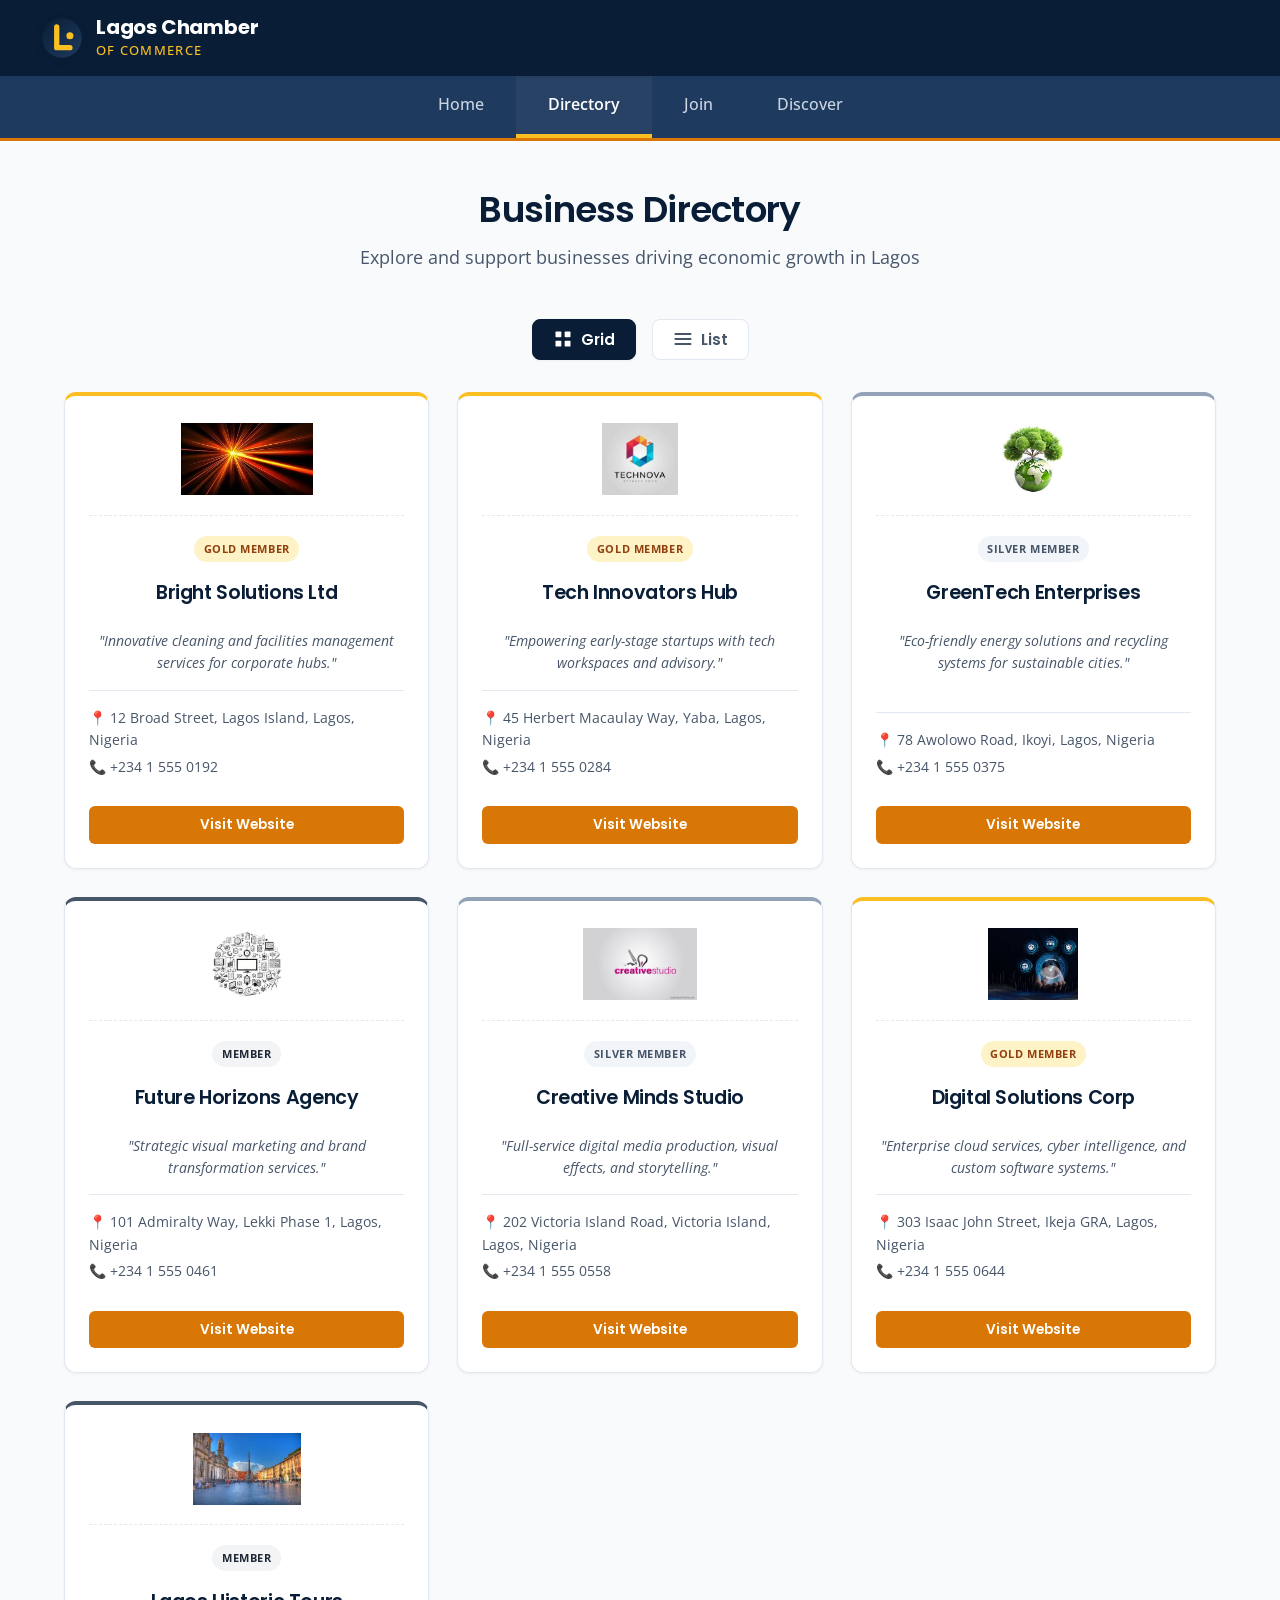
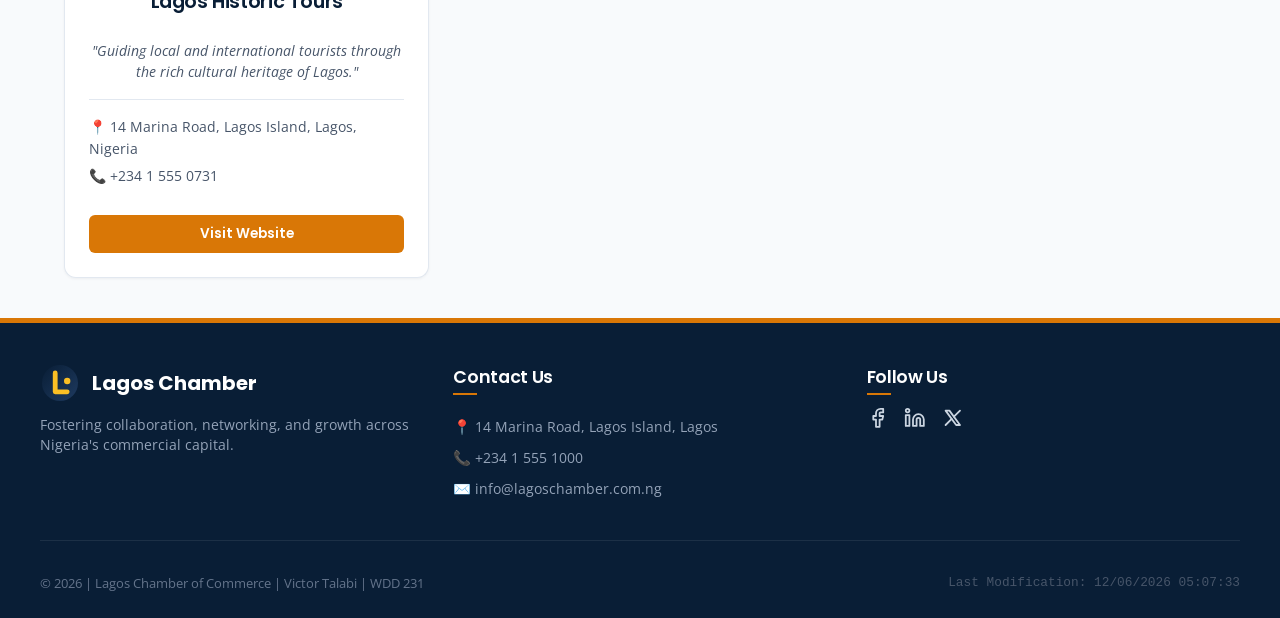
==== chamber/directory.html @ 91d257b1 "feat: implement Chamber Directory Page (W02 Assignment) with responsive grid/list toggling and membe" ====
<!DOCTYPE html>
<html lang="en">
<head>
  <meta charset="UTF-8">
  <meta name="viewport" content="width=device-width, initial-scale=1.0">
  <title>Lagos Chamber of Commerce - Business Directory</title>
  <meta name="description" content="Discover local businesses and services in Lagos, Nigeria. The official business directory of the Lagos Chamber of Commerce supports grid and list view layouts.">
  <meta name="author" content="Victor Talabi">

  <!-- Favicon -->
  <link rel="icon" href="images/favicon.svg" type="image/svg+xml">

  <!-- OpenGraph Facebook Meta Tags -->
  <meta property="og:title" content="Lagos Chamber of Commerce - Business Directory">
  <meta property="og:description" content="Connect with trusted local enterprises in Lagos. Switch layouts between a clean card grid and list views.">
  <meta property="og:image" content="https://bigvic-coder.github.io/wdd231/chamber/images/favicon.svg">
  <meta property="og:url" content="https://bigvic-coder.github.io/wdd231/chamber/directory.html">
  <meta property="og:type" content="website">

  <!-- Google Fonts - Poppins (Headings) & Open Sans (Body) -->
  <link rel="preconnect" href="https://fonts.googleapis.com">
  <link rel="preconnect" href="https://fonts.gstatic.com" crossorigin>
  <link href="https://fonts.googleapis.com/css2?family=Open+Sans:ital,wght@0,300..800;1,300..800&family=Poppins:wght@300;400;500;600;700;800&display=swap" rel="stylesheet">

  <!-- CSS Stylesheets -->
  <link rel="stylesheet" href="styles/normalize.css">
  <link rel="stylesheet" href="styles/small.css">
  <link rel="stylesheet" href="styles/larger.css">

  <!-- Scripts using defer -->
  <script src="scripts/navigation.js" defer></script>
  <script src="scripts/getdates.js" defer></script>
  <script src="scripts/directory.js" defer></script>
</head>
<body>
  <!-- Header with logo, title and navigation toggles -->
  <header>
    <div class="header-container">
      <div class="logo-area">
        <img src="images/favicon.svg" alt="Lagos Chamber of Commerce Emblem" width="55" height="55" class="logo-img">
        <div class="brand-text">
          <span class="site-title">Lagos Chamber</span>
          <span class="site-subtitle">of Commerce</span>
        </div>
      </div>
      <button id="menu-toggle" aria-label="Toggle navigation menu" aria-expanded="false">
        <span class="menu-bar bar-1"></span>
        <span class="menu-bar bar-2"></span>
        <span class="menu-bar bar-3"></span>
      </button>
    </div>
  </header>

  <!-- Navigation Menu -->
  <nav id="navbar">
    <ul class="nav-menu">
      <li><a href="index.html" class="nav-item" id="nav-home">Home</a></li>
      <li><a href="#" class="nav-item active" id="nav-directory">Directory</a></li>
      <li><a href="join.html" class="nav-item" id="nav-join">Join</a></li>
      <li><a href="discover.html" class="nav-item" id="nav-discover">Discover</a></li>
    </ul>
  </nav>

  <!-- Main Directory Container -->
  <main>
    <div class="directory-hero">
      <h1 class="main-title">Business Directory</h1>
      <p class="subtitle">Explore and support businesses driving economic growth in Lagos</p>
    </div>

    <!-- Layout Toggle Panel -->
    <div class="toggle-bar">
      <button id="grid-btn" class="toggle-btn active" aria-label="Switch to Grid View">
        <svg class="toggle-icon" viewBox="0 0 24 24" width="20" height="20" fill="currentColor">
          <rect x="3" y="3" width="7" height="7" rx="1"></rect>
          <rect x="14" y="3" width="7" height="7" rx="1"></rect>
          <rect x="3" y="14" width="7" height="7" rx="1"></rect>
          <rect x="14" y="14" width="7" height="7" rx="1"></rect>
        </svg>
        Grid
      </button>
      <button id="list-btn" class="toggle-btn" aria-label="Switch to List View">
        <svg class="toggle-icon" viewBox="0 0 24 24" width="20" height="20" fill="currentColor">
          <line x1="3" y1="6" x2="21" y2="6" stroke="currentColor" stroke-width="2.5" stroke-linecap="round"></line>
          <line x1="3" y1="12" x2="21" y2="12" stroke="currentColor" stroke-width="2.5" stroke-linecap="round"></line>
          <line x1="3" y1="18" x2="21" y2="18" stroke="currentColor" stroke-width="2.5" stroke-linecap="round"></line>
        </svg>
        List
      </button>
    </div>

    <!-- Dynamic Members Container (starts in grid state) -->
    <div id="members-container" class="grid-view">
      <!-- Cards/Lists populated dynamically via directory.js -->
    </div>
  </main>

  <!-- Footer Section -->
  <footer>
    <div class="footer-container">
      <div class="footer-grid">
        <!-- Brand Info -->
        <div class="footer-col brand-col">
          <div class="footer-logo">
            <img src="images/favicon.svg" alt="Lagos Chamber Logo" width="40" height="40">
            <span>Lagos Chamber</span>
          </div>
          <p class="tagline">Fostering collaboration, networking, and growth across Nigeria's commercial capital.</p>
        </div>

        <!-- Contact details -->
        <div class="footer-col contact-col">
          <h3>Contact Us</h3>
          <p>📍 14 Marina Road, Lagos Island, Lagos</p>
          <p>📞 +234 1 555 1000</p>
          <p>✉️ info@lagoschamber.com.ng</p>
        </div>

        <!-- Social Media links -->
        <div class="footer-col social-col">
          <h3>Follow Us</h3>
          <div class="social-links">
            <a href="https://facebook.com" target="_blank" rel="noopener" aria-label="Facebook Page">
              <svg class="social-icon" xmlns="http://www.w3.org/2000/svg" viewBox="0 0 24 24" fill="none" stroke="currentColor" stroke-width="2" stroke-linecap="round" stroke-linejoin="round">
                <path d="M18 2h-3a5 5 0 0 0-5 5v3H7v4h3v8h4v-8h3l1-4h-4V7a1 1 0 0 1 1-1h3z"></path>
              </svg>
            </a>
            <a href="https://linkedin.com" target="_blank" rel="noopener" aria-label="LinkedIn Profile">
              <svg class="social-icon" xmlns="http://www.w3.org/2000/svg" viewBox="0 0 24 24" fill="none" stroke="currentColor" stroke-width="2" stroke-linecap="round" stroke-linejoin="round">
                <path d="M16 8a6 6 0 0 1 6 6v7h-4v-7a2 2 0 0 0-2-2 2 2 0 0 0-2 2v7h-4v-7a6 6 0 0 1 6-6z"></path>
                <rect x="2" y="9" width="4" height="12"></rect>
                <circle cx="4" cy="4" r="2"></circle>
              </svg>
            </a>
            <a href="https://x.com" target="_blank" rel="noopener" aria-label="Twitter/X Profile">
              <svg class="social-icon" xmlns="http://www.w3.org/2000/svg" viewBox="0 0 24 24" fill="none" stroke="currentColor" stroke-width="2" stroke-linecap="round" stroke-linejoin="round">
                <path d="M4 4l11.733 16h4.267l-11.733 -16z"></path>
                <path d="M4 20l6.768 -6.768m2.46 -2.46l6.772 -6.772"></path>
              </svg>
            </a>
          </div>
        </div>
      </div>

      <!-- Copyright Details & Developer Info -->
      <div class="footer-bottom">
        <p>&copy; <span id="current-year"></span> | Lagos Chamber of Commerce | Victor Talabi | WDD 231</p>
        <p id="lastModified" class="timestamp"></p>
      </div>
    </div>
  </footer>
</body>
</html>
---- chamber/styles/small.css ----
/* Lagos Chamber of Commerce - Small Screen (Mobile-First) CSS Stylesheet */

:root {
  /* Color Scheme variables */
  --primary-color: #091e36;       /* Deep Navy */
  --secondary-color: #1e3a5f;     /* Intermediate Navy */
  --accent-color: #d97706;        /* Golden Amber */
  --accent-hover: #b45309;
  --gold-color: #fbbf24;
  --silver-color: #94a3b8;
  --bronze-color: #b45309;

  /* Card Colors */
  --card-bg: #ffffff;
  --bg-color: #f8fafc;
  --text-dark: #0f172a;
  --text-light: #475569;
  --text-white: #ffffff;
  --border-color: #e2e8f0;

  /* Font settings */
  --font-family-headings: 'Poppins', sans-serif;
  --font-family-body: 'Open Sans', sans-serif;

  /* Layout tokens */
  --transition: all 0.3s cubic-bezier(0.4, 0, 0.2, 1);
  --shadow-sm: 0 1px 3px rgba(0, 0, 0, 0.05);
  --shadow-md: 0 4px 6px -1px rgba(0, 0, 0, 0.1), 0 2px 4px -1px rgba(0, 0, 0, 0.05);
  --border-radius: 12px;
}

/* Base resets & typography */
body {
  font-family: var(--font-family-body);
  background-color: var(--bg-color);
  color: var(--text-dark);
  margin: 0;
  line-height: 1.6;
}

h1, h2, h3, h4 {
  font-family: var(--font-family-headings);
  font-weight: 600;
  color: var(--primary-color);
  margin-top: 0;
  letter-spacing: -0.02em;
}

a {
  color: var(--accent-color);
  text-decoration: none;
  transition: var(--transition);
}

a:hover {
  color: var(--accent-hover);
}

img {
  max-width: 100%;
  height: auto;
  display: block;
}

/* Header & brand emblem styling */
header {
  background-color: var(--primary-color);
  color: var(--text-white);
  padding: 1rem 1.25rem;
  position: sticky;
  top: 0;
  z-index: 100;
  box-shadow: var(--shadow-sm);
}

.header-container {
  display: flex;
  justify-content: space-between;
  align-items: center;
  max-width: 75rem;
  margin: 0 auto;
}

.logo-area {
  display: flex;
  align-items: center;
  gap: 0.75rem;
}

.logo-img {
  width: 2.75rem;
  height: 2.75rem;
  filter: drop-shadow(0 2px 4px rgba(0,0,0,0.1));
}

.brand-text {
  display: flex;
  flex-direction: column;
}

.site-title {
  font-family: var(--font-family-headings);
  font-size: 1.25rem;
  font-weight: 700;
  line-height: 1.1;
  letter-spacing: -0.01em;
}

.site-subtitle {
  font-size: 0.8rem;
  color: var(--gold-color);
  font-weight: 500;
  text-transform: uppercase;
  letter-spacing: 0.1em;
  margin-top: 2px;
}

/* Hamburger mobile menu button toggle styling */
#menu-toggle {
  background: transparent;
  border: none;
  cursor: pointer;
  display: flex;
  flex-direction: column;
  justify-content: space-between;
  width: 1.5rem;
  height: 1.15rem;
  padding: 0;
  z-index: 101;
}

.menu-bar {
  display: block;
  width: 100%;
  height: 3px;
  background-color: var(--text-white);
  border-radius: 4px;
  transition: var(--transition);
  transform-origin: left center;
}

/* Rotate bars to X state when expanded */
#menu-toggle.open .bar-1 {
  transform: rotate(45deg);
  position: relative;
  top: -1px;
}

#menu-toggle.open .bar-2 {
  opacity: 0;
  width: 0;
}

#menu-toggle.open .bar-3 {
  transform: rotate(-45deg);
  position: relative;
  top: 1px;
}

/* Navigation Drawer menu styles */
nav {
  background-color: var(--secondary-color);
  max-height: 0;
  overflow: hidden;
  transition: max-height 0.4s ease-out;
  border-bottom: 3px solid var(--accent-color);
}

nav.open {
  max-height: 20rem; /* Give plenty of height for menu links */
}

.nav-menu {
  list-style: none;
  margin: 0;
  padding: 0.5rem 0;
  display: flex;
  flex-direction: column;
}

.nav-item {
  display: block;
  padding: 0.75rem 1.5rem;
  color: #cbd5e1;
  font-weight: 500;
  transition: var(--transition);
  border-left: 4px solid transparent;
}

.nav-item.active {
  background-color: rgba(255, 255, 255, 0.08);
  color: var(--text-white);
  border-left-color: var(--gold-color);
  font-weight: 600;
}

.nav-item:hover {
  background-color: rgba(255, 255, 255, 0.05);
  color: var(--text-white);
  padding-left: 1.75rem; /* Slide effect */
}

/* Main Layout elements styling */
main {
  max-width: 75rem;
  margin: 0 auto;
  padding: 1.5rem 1.25rem;
}

.directory-hero {
  text-align: center;
  margin-bottom: 2rem;
}

.main-title {
  font-size: 1.75rem;
  color: var(--primary-color);
  margin-bottom: 0.25rem;
}

.subtitle {
  color: var(--text-light);
  font-size: 0.95rem;
  margin: 0;
}

/* View layout toggler bar */
.toggle-bar {
  display: flex;
  justify-content: center;
  gap: 1rem;
  margin-bottom: 2rem;
}

.toggle-btn {
  display: flex;
  align-items: center;
  gap: 0.5rem;
  background-color: var(--card-bg);
  color: var(--text-light);
  border: 1px solid var(--border-color);
  padding: 0.6rem 1.25rem;
  border-radius: 8px;
  cursor: pointer;
  font-family: var(--font-family-headings);
  font-weight: 600;
  font-size: 0.95rem;
  transition: var(--transition);
}

.toggle-btn:hover {
  border-color: var(--primary-color);
  color: var(--primary-color);
  background-color: #f1f5f9;
}

.toggle-btn.active {
  background-color: var(--primary-color);
  color: var(--text-white);
  border-color: var(--primary-color);
  box-shadow: var(--shadow-sm);
}

.toggle-icon {
  flex-shrink: 0;
}

/* Dynamic cards container */
#members-container {
  transition: var(--transition);
}

/* --- GRID VIEW STYLING --- */
.grid-view {
  display: grid;
  grid-template-columns: 1fr;
  gap: 1.5rem;
}

.grid-view .member-card {
  background-color: var(--card-bg);
  border-radius: var(--border-radius);
  border: 1px solid var(--border-color);
  box-shadow: var(--shadow-sm);
  padding: 1.5rem;
  display: flex;
  flex-direction: column;
  align-items: center;
  text-align: center;
  transition: var(--transition);
}

.grid-view .member-card:hover {
  transform: translateY(-3px);
  box-shadow: var(--shadow-md);
}

.grid-view .member-logo-container {
  width: 100%;
  height: 6rem;
  display: flex;
  align-items: center;
  justify-content: center;
  margin-bottom: 1.25rem;
  border-bottom: 1px dashed var(--border-color);
  padding-bottom: 1rem;
}

.grid-view .member-logo {
  max-height: 4.5rem;
  max-width: 80%;
  object-fit: contain;
  border-radius: 4px;
}

.grid-view .member-card h3 {
  font-size: 1.2rem;
  margin-bottom: 0.5rem;
}

.grid-view .tagline {
  font-size: 0.85rem;
  font-style: italic;
  color: var(--text-light);
  margin-bottom: 1rem;
  flex-grow: 1; /* Pushes text details block down */
}

.grid-view .details-block {
  font-size: 0.875rem;
  color: var(--text-light);
  margin-bottom: 1rem;
  width: 100%;
  text-align: left;
  border-top: 1px solid var(--border-color);
  padding-top: 0.75rem;
}

.grid-view .details-block p {
  margin: 0.25rem 0;
  display: flex;
  align-items: flex-start;
  gap: 0.5rem;
}

.grid-view .website-link {
  display: inline-block;
  background-color: var(--accent-color);
  color: var(--text-white);
  font-family: var(--font-family-headings);
  font-size: 0.85rem;
  font-weight: 600;
  padding: 0.5rem 1.25rem;
  border-radius: 6px;
  width: 100%;
  text-align: center;
  margin-top: 0.5rem;
}

.grid-view .website-link:hover {
  background-color: var(--accent-hover);
  color: var(--text-white);
}

/* Membership ribbon markers for Grid Cards */
.grid-view .member-card.gold-tier {
  border-top: 4px solid var(--gold-color);
}
.grid-view .member-card.silver-tier {
  border-top: 4px solid var(--silver-color);
}
.grid-view .member-card.member-tier {
  border-top: 4px solid var(--text-light);
}

.grid-view .membership-badge {
  font-size: 0.7rem;
  font-weight: 700;
  text-transform: uppercase;
  letter-spacing: 0.05em;
  padding: 0.25rem 0.6rem;
  border-radius: 100px;
  margin-bottom: 1rem;
  display: inline-block;
}

.grid-view .gold-tier .membership-badge {
  background-color: #fef3c7;
  color: #92400e;
}

.grid-view .silver-tier .membership-badge {
  background-color: #f1f5f9;
  color: #475569;
}

.grid-view .member-tier .membership-badge {
  background-color: #f3f4f6;
  color: #1f2937;
}


/* --- LIST VIEW STYLING (Images Hidden) --- */
.list-view {
  display: flex;
  flex-direction: column;
  gap: 0.75rem;
}

.list-view .member-card {
  background-color: var(--card-bg);
  border-radius: 8px;
  border: 1px solid var(--border-color);
  padding: 1rem 1.25rem;
  display: flex;
  flex-direction: column;
  gap: 0.5rem;
  transition: var(--transition);
}

/* Hide images completely in List view per rubric */
.list-view .member-logo-container,
.list-view .member-logo,
.list-view .tagline,
.list-view .membership-badge {
  display: none !important;
}

.list-view .member-card h3 {
  font-size: 1.1rem;
  margin: 0;
}

.list-view .details-block {
  margin: 0;
  font-size: 0.875rem;
  color: var(--text-light);
}

.list-view .details-block p {
  margin: 0.25rem 0;
}

.list-view .website-link {
  font-weight: 600;
  font-size: 0.875rem;
  display: inline-block;
  margin-top: 0.25rem;
}

/* Alternating table rows for clean structure in list view */
.list-view .member-card:nth-child(even) {
  background-color: #f1f5f9;
}


/* Footer styling */
footer {
  background-color: var(--primary-color);
  color: #cbd5e1;
  padding: 2.5rem 1.25rem 1.5rem;
  border-top: 5px solid var(--accent-color);
  font-size: 0.9rem;
}

.footer-container {
  max-width: 75rem;
  margin: 0 auto;
}

.footer-grid {
  display: grid;
  grid-template-columns: 1fr;
  gap: 2rem;
  margin-bottom: 2rem;
  border-bottom: 1px solid rgba(255,255,255,0.08);
  padding-bottom: 2rem;
}

.footer-col h3 {
  color: var(--text-white);
  font-size: 1.1rem;
  margin-bottom: 1rem;
  position: relative;
  display: inline-block;
}

.footer-col h3::after {
  content: '';
  position: absolute;
  bottom: -4px;
  left: 0;
  width: 1.5rem;
  height: 2px;
  background-color: var(--accent-color);
}

.footer-col p {
  margin: 0.5rem 0;
  color: #94a3b8;
}

.footer-logo {
  display: flex;
  align-items: center;
  gap: 0.75rem;
  color: var(--text-white);
  font-family: var(--font-family-headings);
  font-size: 1.25rem;
  font-weight: 700;
  margin-bottom: 0.75rem;
}

.footer-col.brand-col .tagline {
  font-size: 0.85rem;
  line-height: 1.5;
}

.social-links {
  display: flex;
  gap: 1rem;
}

.social-icon {
  width: 1.35rem;
  height: 1.35rem;
  color: #cbd5e1;
  transition: var(--transition);
}

.social-icon:hover {
  color: var(--gold-color);
  transform: translateY(-2px);
}

/* Footer Bottom Credit */
.footer-bottom {
  text-align: center;
  display: flex;
  flex-direction: column;
  gap: 0.5rem;
  color: #64748b;
  font-size: 0.8rem;
}

.footer-bottom p {
  margin: 0;
}

.footer-bottom .timestamp {
  font-family: monospace;
  color: #475569;
}
---- chamber/styles/larger.css ----
/* Lagos Chamber of Commerce - Desktop & Tablet Stylesheet */

@media screen and (min-width: 48rem) {
  /* Navigation Menu - Horizontal navbar */
  #menu-toggle {
    display: none; /* Hide hamburger menu toggle */
  }

  nav {
    max-height: none;
    overflow: visible;
    background-color: var(--secondary-color);
  }

  .nav-menu {
    flex-direction: row;
    justify-content: center;
    padding: 0;
  }

  .nav-item {
    padding: 1rem 2rem;
    border-left: none;
    border-bottom: 4px solid transparent;
    transition: var(--transition);
  }

  .nav-item.active {
    background-color: rgba(255, 255, 255, 0.04);
    border-bottom-color: var(--gold-color);
  }

  .nav-item:hover {
    background-color: rgba(255, 255, 255, 0.02);
    border-bottom-color: var(--gold-color);
    padding-left: 2rem; /* Stable horizontal padding */
  }

  /* Main section adjustments */
  main {
    padding: 2.5rem 1.5rem;
  }

  .directory-hero {
    margin-bottom: 3rem;
  }

  .main-title {
    font-size: 2.25rem;
  }

  .subtitle {
    font-size: 1.1rem;
  }

  /* --- GRID VIEW COLUMNS --- */
  .grid-view {
    grid-template-columns: repeat(2, 1fr);
    gap: 1.75rem;
  }

  /* --- LIST VIEW ROW LAYOUT --- */
  .list-view .member-card {
    flex-direction: row;
    align-items: center;
    justify-content: space-between;
    padding: 0.75rem 1.5rem;
    gap: 1.5rem;
  }

  .list-view .member-card h3 {
    flex: 1 1 20%;
    font-size: 1rem;
    font-weight: 600;
  }

  .list-view .details-block {
    flex: 2 1 60%;
    display: flex;
    justify-content: space-between;
    align-items: center;
    gap: 1.5rem;
  }

  .list-view .details-block p {
    margin: 0;
  }

  /* Hide address icon inside table for ultra clean tabular structure */
  .list-view .details-block .address-val {
    flex: 2 1 60%;
  }

  .list-view .details-block .phone-val {
    flex: 1 1 40%;
    text-align: right;
  }

  .list-view .website-link {
    flex: 0 0 15%;
    text-align: right;
    margin: 0;
  }

  /* Footer adjustments */
  .footer-grid {
    grid-template-columns: repeat(3, 1fr);
    gap: 2.5rem;
  }

  .footer-bottom {
    flex-direction: row;
    justify-content: space-between;
    align-items: center;
  }
}

@media screen and (min-width: 64rem) {
  /* Three-column card layout on larger screens */
  .grid-view {
    grid-template-columns: repeat(3, 1fr);
  }
}
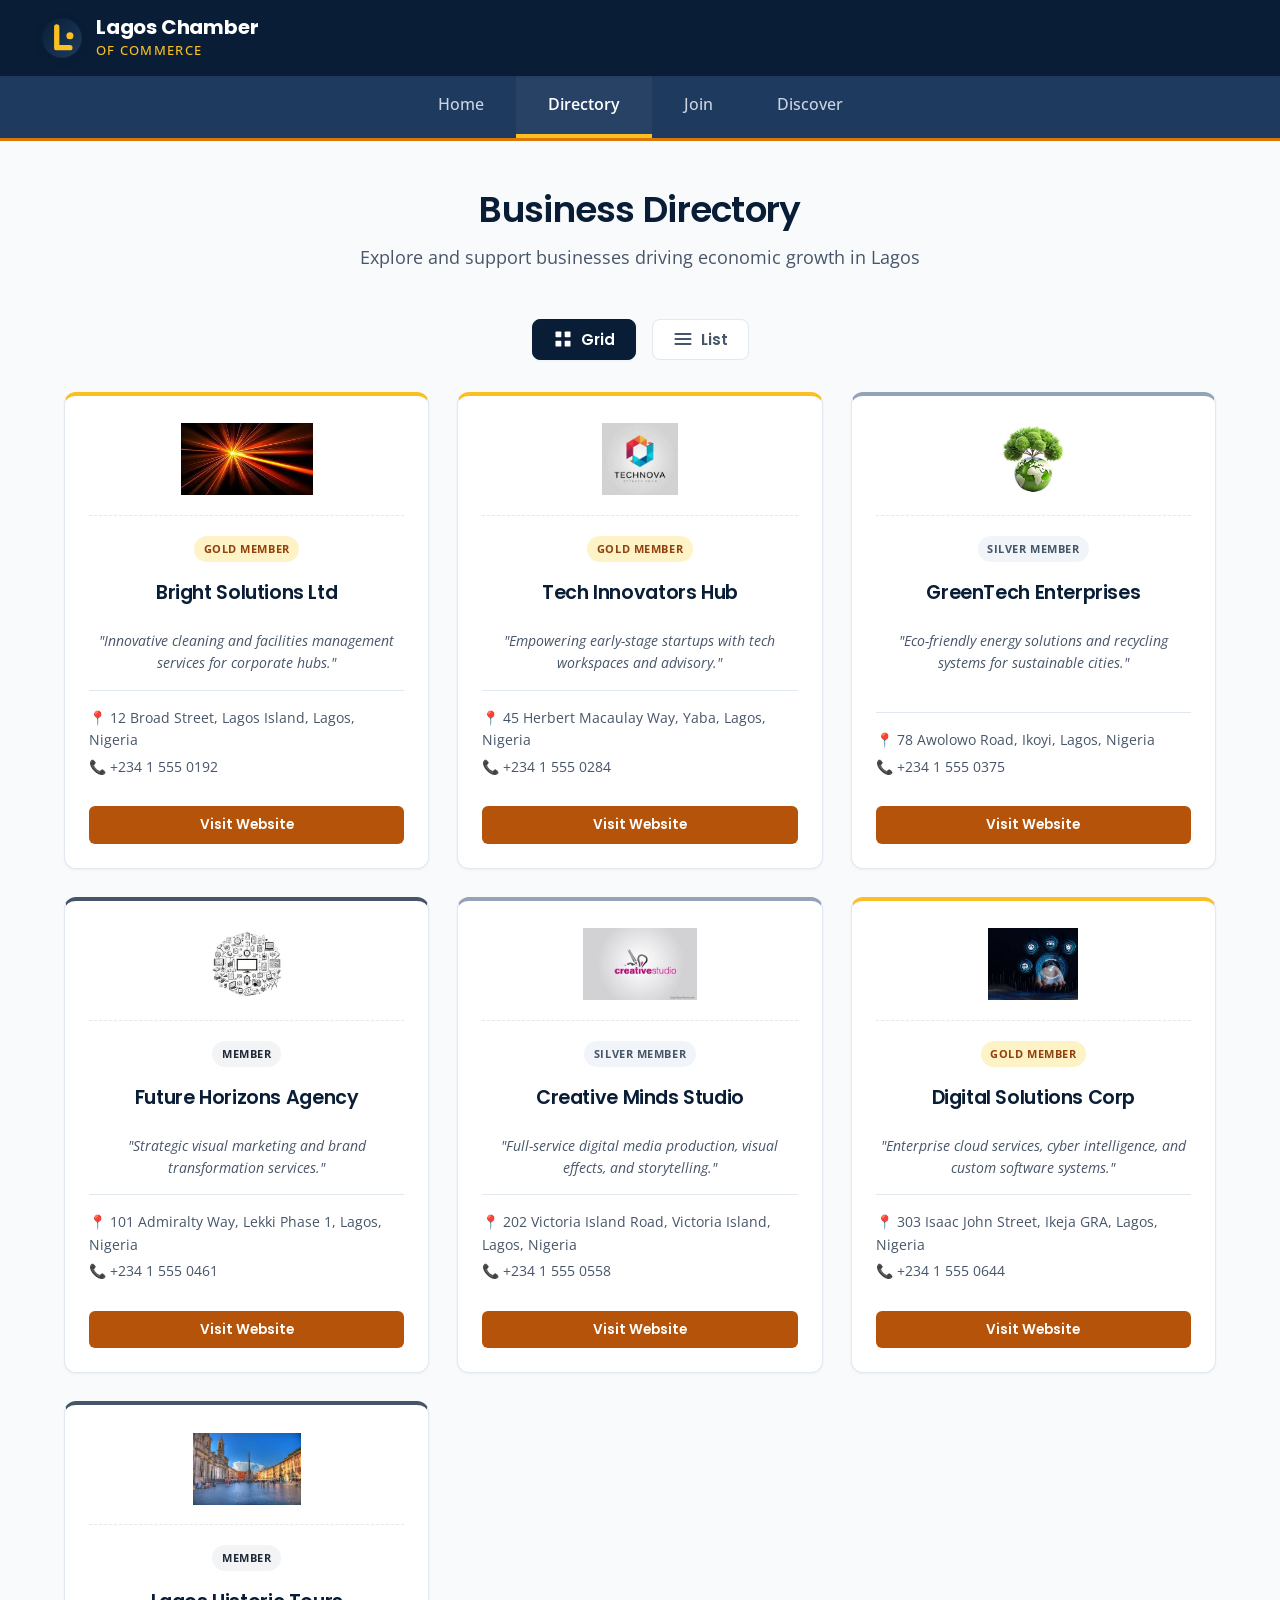
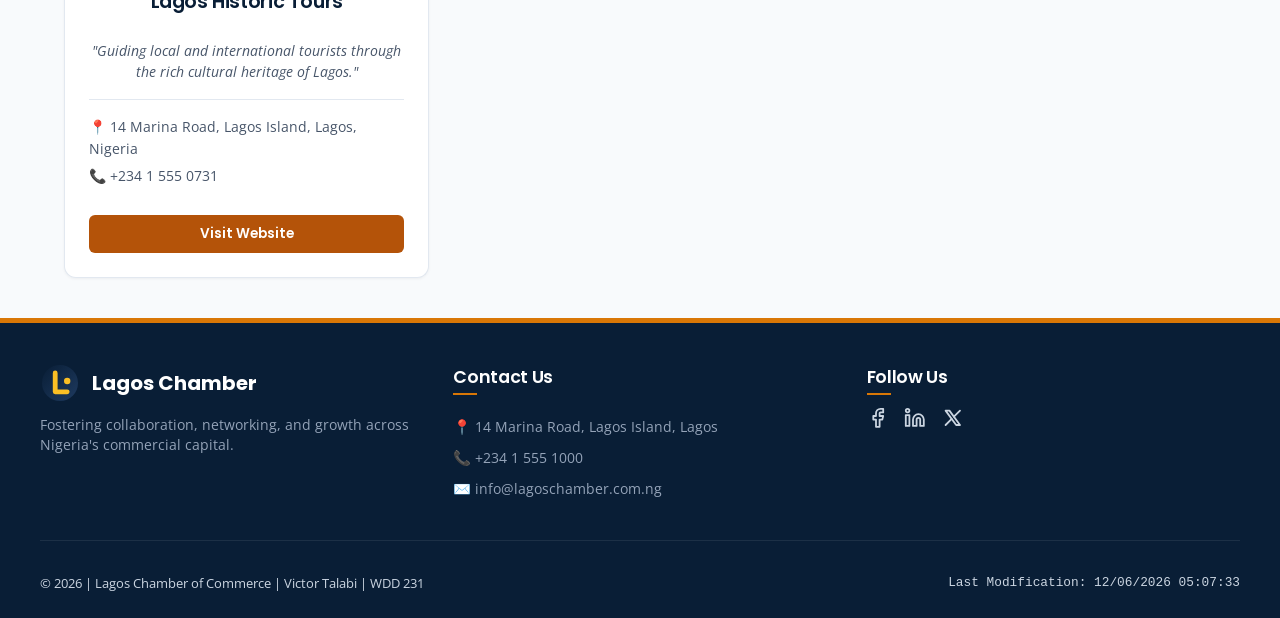
==== commit 941212a7: "Fix color contrast violations and update wayfinding navigation menu links" ====
--- a/chamber/directory.html
+++ b/chamber/directory.html
@@ -55,7 +55,7 @@
   <nav id="navbar">
     <ul class="nav-menu">
       <li><a href="index.html" class="nav-item" id="nav-home">Home</a></li>
-      <li><a href="#" class="nav-item active" id="nav-directory">Directory</a></li>
+      <li><a href="directory.html" class="nav-item active" id="nav-directory">Directory</a></li>
       <li><a href="join.html" class="nav-item" id="nav-join">Join</a></li>
       <li><a href="discover.html" class="nav-item" id="nav-discover">Discover</a></li>
     </ul>
--- a/chamber/styles/small.css
+++ b/chamber/styles/small.css
@@ -47,13 +47,14 @@
 }
 
 a {
-  color: var(--accent-color);
+  color: var(--accent-hover);
   text-decoration: none;
   transition: var(--transition);
 }
 
 a:hover {
-  color: var(--accent-hover);
+  color: var(--primary-color);
+  text-decoration: underline;
 }
 
 img {
@@ -345,7 +346,7 @@
 
 .grid-view .website-link {
   display: inline-block;
-  background-color: var(--accent-color);
+  background-color: var(--accent-hover);
   color: var(--text-white);
   font-family: var(--font-family-headings);
   font-size: 0.85rem;
@@ -358,7 +359,7 @@
 }
 
 .grid-view .website-link:hover {
-  background-color: var(--accent-hover);
+  background-color: var(--primary-color);
   color: var(--text-white);
 }
 
@@ -539,7 +540,7 @@
   display: flex;
   flex-direction: column;
   gap: 0.5rem;
-  color: #64748b;
+  color: #cbd5e1;
   font-size: 0.8rem;
 }
 
@@ -549,5 +550,780 @@
 
 .footer-bottom .timestamp {
   font-family: monospace;
+  color: #cbd5e1;
+}
+
+/* ==========================================
+   HOMEPAGE SPECIFIC MOBILE-FIRST STYLES
+   ========================================== */
+
+.home-main {
+  display: flex;
+  flex-direction: column;
+  gap: 2rem;
+}
+
+/* Hero Section */
+.hero-section {
+  position: relative;
+  width: 100%;
+  height: 20rem; /* Fixed height for mobile stack */
+  border-radius: var(--border-radius);
+  overflow: hidden;
+  box-shadow: var(--shadow-md);
+  margin-bottom: 1rem;
+}
+
+.hero-section picture {
+  display: block;
+  width: 100%;
+  height: 100%;
+}
+
+.hero-img {
+  width: 100%;
+  height: 100%;
+  object-fit: cover;
+  object-position: center;
+}
+
+.hero-overlay {
+  position: absolute;
+  top: 0;
+  left: 0;
+  right: 0;
+  bottom: 0;
+  background: linear-gradient(to bottom, rgba(9, 30, 54, 0.4) 0%, rgba(9, 30, 54, 0.85) 100%);
+  display: flex;
+  align-items: flex-end;
+  padding: 1.5rem;
+}
+
+.hero-text-box {
+  color: var(--text-white);
+  max-width: 32rem;
+}
+
+.hero-text-box h1 {
+  color: var(--text-white);
+  font-size: 1.4rem;
+  font-weight: 700;
+  margin-bottom: 0.5rem;
+  text-shadow: 0 2px 4px rgba(0,0,0,0.3);
+}
+
+.hero-text-box p {
+  color: #e2e8f0;
+  font-size: 0.875rem;
+  line-height: 1.4;
+  margin: 0 0 1rem 0;
+  text-shadow: 0 1px 2px rgba(0,0,0,0.2);
+}
+
+.cta-btn {
+  display: inline-block;
+  background-color: var(--gold-color);
+  color: var(--primary-color);
+  font-family: var(--font-family-headings);
+  font-size: 0.85rem;
+  font-weight: 700;
+  padding: 0.65rem 1.5rem;
+  border-radius: 8px;
+  box-shadow: 0 4px 6px -1px rgba(9, 30, 54, 0.3);
+  text-transform: uppercase;
+  letter-spacing: 0.05em;
+  border: 1px solid var(--gold-color);
+}
+
+.cta-btn:hover {
+  background-color: var(--text-white);
+  border-color: var(--text-white);
+  color: var(--primary-color);
+  transform: translateY(-1px);
+  box-shadow: 0 6px 12px -2px rgba(9, 30, 54, 0.4);
+}
+
+/* Home Flex Grid Container */
+.home-grid {
+  display: flex;
+  flex-direction: column;
+  gap: 1.75rem;
+}
+
+.card {
+  background-color: var(--card-bg);
+  border: 1px solid var(--border-color);
+  border-radius: var(--border-radius);
+  box-shadow: var(--shadow-sm);
+  padding: 1.5rem;
+}
+
+.card-header {
+  border-bottom: 2px solid #f1f5f9;
+  padding-bottom: 0.75rem;
+  margin-bottom: 1.25rem;
+}
+
+.card-header h2 {
+  font-size: 1.3rem;
+  margin: 0;
+  color: var(--primary-color);
+  position: relative;
+  display: inline-block;
+}
+
+.card-header h2::after {
+  content: '';
+  position: absolute;
+  bottom: -0.75rem;
+  left: 0;
+  width: 2rem;
+  height: 3px;
+  background-color: var(--accent-color);
+}
+
+/* Events Bulletin */
+.events-list {
+  display: flex;
+  flex-direction: column;
+  gap: 1.25rem;
+}
+
+.event-item {
+  display: flex;
+  gap: 1rem;
+  align-items: flex-start;
+  padding-bottom: 1rem;
+  border-bottom: 1px dashed var(--border-color);
+}
+
+.event-item:last-child {
+  border-bottom: none;
+  padding-bottom: 0;
+}
+
+.event-date {
+  display: flex;
+  flex-direction: column;
+  align-items: center;
+  justify-content: center;
+  background-color: var(--primary-color);
+  color: var(--text-white);
+  min-width: 3.25rem;
+  height: 3.25rem;
+  border-radius: 8px;
+  box-shadow: var(--shadow-sm);
+}
+
+.event-date .day {
+  font-weight: 700;
+  font-size: 1.15rem;
+  line-height: 1;
+}
+
+.event-date .month {
+  font-size: 0.7rem;
+  font-weight: 600;
+  text-transform: uppercase;
+  color: var(--gold-color);
+  margin-top: 1px;
+}
+
+.event-details {
+  flex-grow: 1;
+}
+
+.event-details h3 {
+  font-size: 0.95rem;
+  margin: 0 0 0.25rem 0;
+  color: var(--secondary-color);
+}
+
+.event-details p {
+  margin: 0;
+  font-size: 0.8rem;
+  color: var(--text-light);
+}
+
+.event-details .desc {
+  font-size: 0.85rem;
+  color: var(--text-dark);
+  margin-top: 0.4rem;
+  line-height: 1.4;
+}
+
+/* Weather Widget */
+.weather-content {
+  display: flex;
+  flex-direction: column;
+}
+
+.weather-main {
+  display: flex;
+  align-items: center;
+  gap: 0.5rem;
+}
+
+.weather-icon-img {
+  width: 4rem;
+  height: 4rem;
+  margin: -0.5rem 0;
+}
+
+.temp-container {
+  font-size: 2.5rem;
+  font-weight: 700;
+  color: var(--primary-color);
+  font-family: var(--font-family-headings);
+  line-height: 1;
+}
+
+#weather-desc {
+  font-weight: 600;
+  color: var(--accent-hover);
+  margin: 0.5rem 0 1rem 0;
+  font-size: 1rem;
+}
+
+.weather-stats {
+  display: flex;
+  flex-direction: column;
+  gap: 0.4rem;
+  background-color: #f8fafc;
+  padding: 0.75rem 1rem;
+  border-radius: 8px;
+  border: 1px solid var(--border-color);
+}
+
+.stat-item {
+  display: flex;
+  justify-content: space-between;
+  font-size: 0.8rem;
+  color: var(--text-light);
+}
+
+.stat-value {
+  font-weight: 600;
+  color: var(--text-dark);
+}
+
+.card-divider {
+  border: 0;
+  border-top: 1px solid var(--border-color);
+  margin: 1.25rem 0;
+}
+
+.forecast-section h3 {
+  font-size: 0.95rem;
+  margin: 0 0 0.75rem 0;
+  color: var(--secondary-color);
+}
+
+.forecast-grid {
+  display: grid;
+  grid-template-columns: repeat(3, 1fr);
+  gap: 0.75rem;
+}
+
+.forecast-day {
+  background-color: #f1f5f9;
+  border-radius: 8px;
+  padding: 0.6rem 0.4rem;
+  display: flex;
+  flex-direction: column;
+  align-items: center;
+  gap: 0.2rem;
+  border: 1px solid var(--border-color);
+}
+
+.forecast-label {
+  font-size: 0.75rem;
+  font-weight: 600;
+  color: var(--text-light);
+}
+
+.forecast-icon {
+  width: 2rem;
+  height: 2rem;
+}
+
+.forecast-temp {
+  font-size: 0.85rem;
+  font-weight: 700;
+  color: var(--primary-color);
+}
+
+/* Spotlights Section */
+.spotlight-section {
+  margin-top: 1rem;
+}
+
+.section-header {
+  text-align: center;
+  margin-bottom: 1.5rem;
+}
+
+.section-header h2 {
+  font-size: 1.45rem;
+  margin: 0 0 0.25rem 0;
+}
+
+.section-tagline {
+  color: var(--text-light);
+  font-size: 0.85rem;
+  margin: 0;
+}
+
+.spotlight-grid {
+  display: grid;
+  grid-template-columns: 1fr;
+  gap: 1.5rem;
+}
+
+.spotlight-card {
+  background-color: var(--card-bg);
+  border: 1px solid var(--border-color);
+  border-radius: var(--border-radius);
+  box-shadow: var(--shadow-sm);
+  padding: 1.25rem;
+  display: flex;
+  flex-direction: column;
+  align-items: center;
+  text-align: center;
+  transition: var(--transition);
+}
+
+.spotlight-card:hover {
+  transform: translateY(-3px);
+  box-shadow: var(--shadow-md);
+}
+
+.spotlight-header {
+  width: 100%;
+  display: flex;
+  justify-content: flex-end;
+  margin-bottom: 0.25rem;
+}
+
+.membership-badge {
+  font-size: 0.6rem;
+  font-weight: 700;
+  text-transform: uppercase;
+  letter-spacing: 0.05em;
+  padding: 0.2rem 0.5rem;
+  border-radius: 100px;
+}
+
+.gold-badge {
+  background-color: #fef3c7;
+  color: #92400e;
+  border: 1px solid #fde68a;
+}
+
+.silver-badge {
+  background-color: #f1f5f9;
   color: #475569;
-}
+  border: 1px solid #e2e8f0;
+}
+
+.spotlight-card.gold-tier {
+  border-top: 4px solid var(--gold-color);
+}
+
+.spotlight-card.silver-tier {
+  border-top: 4px solid var(--silver-color);
+}
+
+.logo-wrapper {
+  width: 100%;
+  height: 4.5rem;
+  display: flex;
+  align-items: center;
+  justify-content: center;
+  border-bottom: 1px dashed var(--border-color);
+  padding-bottom: 0.75rem;
+  margin-bottom: 0.75rem;
+}
+
+.spotlight-logo {
+  max-height: 3.5rem;
+  max-width: 80%;
+  object-fit: contain;
+}
+
+.spotlight-card h3 {
+  font-size: 1.1rem;
+  margin: 0 0 0.35rem 0;
+  color: var(--primary-color);
+}
+
+.spotlight-card .tagline {
+  font-size: 0.8rem;
+  font-style: italic;
+  color: var(--text-light);
+  margin: 0 0 1rem 0;
+  line-height: 1.4;
+  flex-grow: 1;
+}
+
+.spotlight-details {
+  width: 100%;
+  text-align: left;
+  font-size: 0.8rem;
+  color: var(--text-light);
+  border-top: 1px solid var(--border-color);
+  padding-top: 0.75rem;
+}
+
+.detail-item {
+  margin: 0.25rem 0;
+  display: flex;
+  align-items: flex-start;
+  gap: 0.5rem;
+}
+
+.detail-item .val {
+  color: var(--text-dark);
+}
+
+.detail-item a {
+  color: var(--accent-hover);
+  font-weight: 600;
+}
+
+.detail-item a:hover {
+  color: var(--primary-color);
+  text-decoration: underline;
+}
+
+.spotlight-placeholder,
+.no-spotlight {
+  text-align: center;
+  color: var(--text-light);
+  font-style: italic;
+  padding: 2rem;
+  background-color: var(--card-bg);
+  border: 1px dashed var(--border-color);
+  border-radius: var(--border-radius);
+  grid-column: 1 / -1;
+}
+
+/* --- JOIN PAGE STYLES --- */
+.join-layout {
+  display: flex;
+  flex-direction: column;
+  gap: 2rem;
+}
+
+.membership-form {
+  display: flex;
+  flex-direction: column;
+  gap: 1.25rem;
+}
+
+.form-group {
+  display: flex;
+  flex-direction: column;
+  gap: 0.4rem;
+}
+
+.form-group label {
+  font-size: 0.85rem;
+  font-weight: 600;
+  color: var(--secondary-color);
+  font-family: var(--font-family-headings);
+}
+
+.form-group label .required {
+  color: #ef4444;
+}
+
+.form-group input[type="text"],
+.form-group input[type="email"],
+.form-group input[type="tel"],
+.form-group select,
+.form-group textarea {
+  font-family: var(--font-family-body);
+  font-size: 0.9rem;
+  padding: 0.65rem 0.85rem;
+  border: 1px solid var(--border-color);
+  border-radius: 6px;
+  background-color: #f8fafc;
+  color: var(--text-dark);
+  transition: var(--transition);
+  width: 100%;
+  box-sizing: border-box;
+}
+
+.form-group input:focus,
+.form-group select:focus,
+.form-group textarea:focus {
+  border-color: var(--accent-color);
+  background-color: var(--text-white);
+  outline: none;
+  box-shadow: 0 0 0 3px rgba(217, 119, 6, 0.15);
+}
+
+.submit-btn {
+  background-color: var(--accent-color);
+  color: var(--text-white);
+  font-family: var(--font-family-headings);
+  font-size: 0.95rem;
+  font-weight: 600;
+  padding: 0.8rem 1.5rem;
+  border: 1px solid var(--accent-color);
+  border-radius: 8px;
+  cursor: pointer;
+  box-shadow: 0 4px 6px -1px rgba(217, 119, 6, 0.2);
+  transition: var(--transition);
+  text-transform: uppercase;
+  letter-spacing: 0.05em;
+  width: 100%;
+}
+
+.submit-btn:hover {
+  background-color: var(--accent-hover);
+  border-color: var(--accent-hover);
+  box-shadow: 0 6px 12px -2px rgba(217, 119, 6, 0.35);
+}
+
+/* Benefits Sidebar */
+.benefits-sidebar {
+  display: flex;
+  flex-direction: column;
+  gap: 1.25rem;
+}
+
+.benefit-tier {
+  background-color: var(--card-bg);
+  border: 1px solid var(--border-color);
+  border-radius: var(--border-radius);
+  padding: 1.25rem;
+  box-shadow: var(--shadow-sm);
+  transition: var(--transition);
+}
+
+.benefit-tier:hover {
+  transform: translateY(-2px);
+  box-shadow: var(--shadow-md);
+}
+
+.benefit-tier.np-benefit {
+  border-left: 5px solid var(--text-light);
+}
+
+.benefit-tier.bronze-benefit {
+  border-left: 5px solid var(--bronze-color);
+}
+
+.benefit-tier.silver-benefit {
+  border-left: 5px solid var(--silver-color);
+}
+
+.benefit-tier.gold-benefit {
+  border-left: 5px solid var(--gold-color);
+}
+
+.benefit-tier h3 {
+  font-size: 1.15rem;
+  margin: 0 0 0.25rem 0;
+  color: var(--primary-color);
+}
+
+.benefit-tier .cost {
+  font-weight: 700;
+  color: var(--accent-hover);
+  font-size: 0.95rem;
+  margin: 0 0 0.75rem 0;
+  font-family: var(--font-family-headings);
+}
+
+.benefit-tier ul {
+  list-style-type: square;
+  margin: 0;
+  padding-left: 1.2rem;
+  font-size: 0.825rem;
+  color: var(--text-light);
+}
+
+.benefit-tier ul li {
+  margin-bottom: 0.4rem;
+}
+
+.benefit-tier ul li::marker {
+  color: var(--accent-hover);
+}
+
+/* --- THANK YOU PAGE SUMMARY --- */
+.thankyou-container {
+  max-width: 40rem;
+  margin: 1.5rem auto 3rem auto;
+}
+
+.summary-card {
+  padding: 2rem;
+}
+
+.summary-card h2 {
+  font-size: 1.35rem;
+  border-bottom: 2px solid #f1f5f9;
+  padding-bottom: 0.5rem;
+  margin-bottom: 1rem;
+}
+
+.greeting {
+  font-size: 0.875rem;
+  color: var(--text-light);
+  line-height: 1.5;
+  margin-bottom: 1.5rem;
+}
+
+.summary-details {
+  display: flex;
+  flex-direction: column;
+  gap: 0.75rem;
+  margin-bottom: 2rem;
+}
+
+.summary-row {
+  display: flex;
+  flex-direction: column;
+  border-bottom: 1px solid var(--border-color);
+  padding-bottom: 0.5rem;
+}
+
+.summary-row:last-child {
+  border-bottom: none;
+}
+
+.sum-label {
+  font-size: 0.75rem;
+  font-weight: 700;
+  color: var(--text-light);
+  text-transform: uppercase;
+  letter-spacing: 0.05em;
+  margin-bottom: 2px;
+}
+
+.sum-val {
+  font-size: 0.9rem;
+  color: var(--text-dark);
+  word-break: break-word;
+}
+
+.action-row {
+  display: flex;
+  justify-content: center;
+  margin-top: 1.5rem;
+}
+
+/* --- DISCOVER PAGE STYLES --- */
+.discover-layout {
+  display: flex;
+  flex-direction: column;
+  gap: 2rem;
+}
+
+.discover-sidebar {
+  display: flex;
+  flex-direction: column;
+  gap: 1.5rem;
+}
+
+.visit-card {
+  text-align: center;
+}
+
+.visit-message-text {
+  font-weight: 700;
+  font-size: 1.05rem;
+  color: var(--accent-hover);
+  margin: 0.5rem 0 0 0;
+  font-family: var(--font-family-headings);
+}
+
+.stat-row {
+  display: flex;
+  justify-content: space-between;
+  border-bottom: 1px dashed var(--border-color);
+  padding: 0.55rem 0;
+  font-size: 0.825rem;
+}
+
+.stat-row:last-of-type {
+  border-bottom: none;
+}
+
+.stat-row .label {
+  color: var(--text-light);
+  font-weight: 500;
+}
+
+.stat-row .val {
+  color: var(--text-dark);
+  font-weight: 700;
+}
+
+.discover-sidebar .info-card .desc {
+  font-size: 0.825rem;
+  color: var(--text-light);
+  line-height: 1.5;
+  margin: 1rem 0 0 0;
+}
+
+.gallery-container h2 {
+  font-size: 1.35rem;
+  margin: 0 0 1.25rem 0;
+}
+
+.gallery-grid {
+  display: flex;
+  flex-direction: column;
+  gap: 1.5rem;
+}
+
+.gallery-item {
+  margin: 0;
+  background-color: var(--card-bg);
+  border: 1px solid var(--border-color);
+  border-radius: var(--border-radius);
+  overflow: hidden;
+  box-shadow: var(--shadow-sm);
+  transition: var(--transition);
+}
+
+.gallery-item:hover {
+  transform: translateY(-3px);
+  box-shadow: var(--shadow-md);
+}
+
+.gallery-item:hover .gallery-img {
+  transform: scale(1.02);
+}
+
+.gallery-img {
+  width: 100%;
+  height: 12rem;
+  object-fit: cover;
+  transition: transform 0.5s cubic-bezier(0.4, 0, 0.2, 1);
+}
+
+.gallery-item figcaption {
+  padding: 1.25rem;
+  text-align: left;
+}
+
+.gallery-item figcaption h3 {
+  font-size: 1.05rem;
+  margin: 0 0 0.35rem 0;
+  color: var(--primary-color);
+}
+
+.gallery-item figcaption p {
+  font-size: 0.8rem;
+  color: var(--text-light);
+  line-height: 1.5;
+  margin: 0;
+}
+
+
--- a/chamber/styles/larger.css
+++ b/chamber/styles/larger.css
@@ -113,6 +113,62 @@
     justify-content: space-between;
     align-items: center;
   }
+
+  /* Homepage specific tablet/desktop layouts */
+  .home-main {
+    gap: 2.5rem;
+  }
+
+  .hero-section {
+    height: 25rem;
+    margin-bottom: 1.5rem;
+  }
+
+  .hero-overlay {
+    padding: 3rem;
+  }
+
+  .hero-text-box h1 {
+    font-size: 1.85rem;
+  }
+
+  .hero-text-box p {
+    font-size: 0.95rem;
+    margin-bottom: 1.25rem;
+  }
+
+  .home-grid {
+    display: grid;
+    grid-template-columns: repeat(2, 1fr);
+    gap: 2rem;
+  }
+
+  .spotlight-grid {
+    display: grid;
+    grid-template-columns: repeat(2, 1fr);
+    gap: 2rem;
+  }
+
+  /* Join and Discover page responsive layouts */
+  .join-layout {
+    display: grid;
+    grid-template-columns: 1.5fr 1fr;
+    gap: 2.5rem;
+    align-items: start;
+  }
+
+  .discover-layout {
+    display: grid;
+    grid-template-columns: 1fr 2.2fr;
+    gap: 2.5rem;
+    align-items: start;
+  }
+
+  .gallery-grid {
+    display: grid;
+    grid-template-columns: repeat(2, 1fr);
+    gap: 2rem;
+  }
 }
 
 @media screen and (min-width: 64rem) {
@@ -120,4 +176,29 @@
   .grid-view {
     grid-template-columns: repeat(3, 1fr);
   }
+
+  /* Homepage desktop layout adjustments */
+  .hero-section {
+    height: 30rem;
+  }
+
+  .hero-text-box h1 {
+    font-size: 2.25rem;
+  }
+
+  .hero-text-box p {
+    font-size: 1.05rem;
+  }
+
+  /* Show 3 spotlight cards side-by-side on desktop */
+  .spotlight-grid {
+    grid-template-columns: repeat(3, 1fr);
+  }
+
+  /* Show gallery items in 3 columns on large desktops */
+  .gallery-grid {
+    grid-template-columns: repeat(3, 1fr);
+  }
 }
+
+
